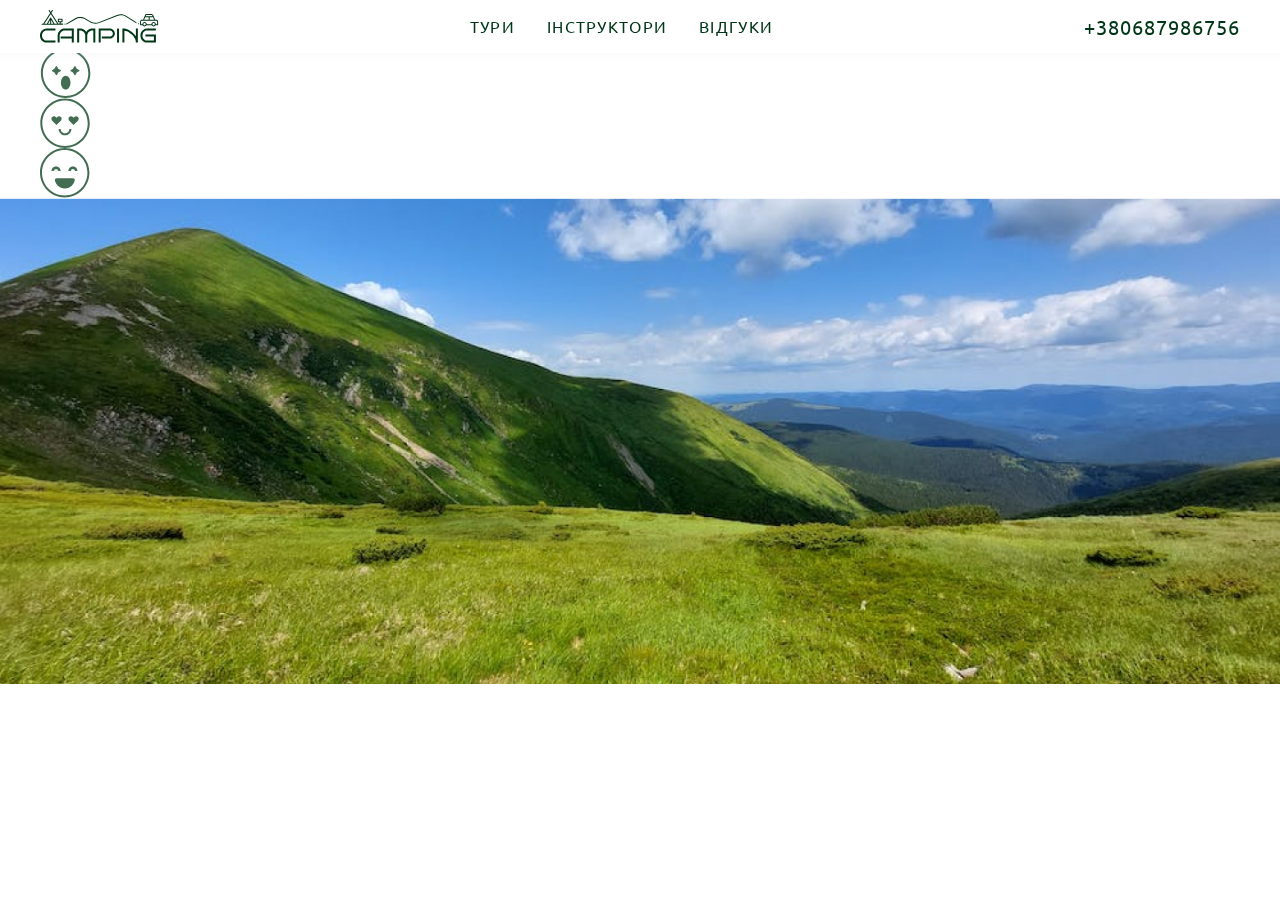
==== pages/tour.html @ a3b6f00f "tour page - main" ====
<!DOCTYPE html>
<html lang="uk">
<head>
	<meta charset="UTF-8">
	<meta http-equiv="X-UA-Compatible" content="IE=edge">
	<meta name="viewport" content="width=device-width, initial-scale=1.0">
	<link rel="preconnect" href="https://fonts.googleapis.com">
	<link rel="preconnect" href="https://fonts.gstatic.com" crossorigin>
	<link href="https://fonts.googleapis.com/css2?family=Alegreya+SC&family=Ubuntu&display=swap" rel="stylesheet">
	<link rel="stylesheet" href="../css/style.css">
	<link rel="stylesheet" href="../css/media1024.css" media="(max-width:1024px)">
	<title>tour</title>
</head>
<body>
	<header class="foolscreen__header">
		<div class="container">
			<div class="header__wrapper">
			<a href="#" class="header__logo">
				<img src="../images/logo.svg" alt="logo">
			</a>
			<nav class="header__nav">
				<ul class="nav__list">
					<li class="nav__item">
						<a href="#" class="nav__link hover">
							Тури
						</a>
					</li>
					<li class="nav__item">
						<a href="#" class="nav__link hover">
							Інструктори
						</a>
					</li>
					<li class="nav__item">
						<a href="#" class="nav__link hover">
							Відгуки
						</a>
					</li>
				</ul>
			</nav>
			<a href="#" class="header__phone hover">+380687986756</a>
	</div>
</div>
</header>
<main class="tour__main">
	<div class="container">
			<div class="title__section">
		<div class="headline">
			<h1 class="tour__title">Озера Чорногори </h1>
			<p class="tour__subtitle">
				Сходження на Говерлу та Петрос
			</p>
		</div>
		<div class="emotion">
			<p class="emotion__title">
				Емоції
			</p>
			<div class="emotion__images">
				<img src="../images/emotion1.svg" alt="emotion">
				<img src="../images/emotion2.svg" alt="emotion">
				<img src="../images/emotion3.svg" alt="emotion">
			</div>
		</div>
	</div>
	</div>
	<div class="tour__bg">
		<img src="../images/tour__bg.jpg" alt="tour bg">
	</div>
</main>

	<script src="js/script.js"></script>
</body>
</html>
---- css/style.css ----
* {
  padding: 0;
  margin: 0;
  border: 0;
}

*,
*:before,
*:after {
  -webkit-box-sizing: border-box;
  box-sizing: border-box;
}

:focus,
:active {
  outline: none;
}

a:focus,
a:active {
  outline: none;
}

nav,
footer,
header,
aside {
  display: block;
}

html,
body {
  height: 100vh;
  width: 100%;
  font-size: 100%;
  line-height: 1, 5;
  font-size: 14px;
  -ms-text-size-adjust: 100%;
  -moz-text-size-adjust: 100%;
  -webkit-text-size-adjust: 100%;
  scroll-behavior: smooth;
  text-rendering: optimizeSpeed;
}

input,
button,
textarea {
  font-family: inherit;
}

input::-ms-clear {
  display: none;
}

button {
  cursor: pointer;
}

button::-moz-focus-inner {
  padding: 0;
  border: 0;
}

a,
a:visited {
  text-decoration: none;
}

a:hover {
  text-decoration: none;
}

ul[class],
ol[class] {
  list-style: none;
}

img {
  max-width: 100%;
  display: block;
}

h1,
h2,
h3,
h4,
h5,
h6 {
  font-size: inherit;
  font-weight: 400;
}

@media (prefers-reduced-motion: reduce) {
  * {
    -webkit-animation-duration: 0.01ms !important;
            animation-duration: 0.01ms !important;
    -webkit-animation-iteration-count: 1 !important;
            animation-iteration-count: 1 !important;
    -webkit-transition-duration: 0.01ms !important;
            transition-duration: 0.01ms !important;
    scroll-behavior: auto !important;
  }
}
.container {
  max-width: 1230px;
  padding: 0 15px;
  margin: 0 auto;
}

.video {
  width: 100%;
  height: auto;
}

.foolscreen {
  position: relative;
  min-height: 100vh;
}

.foolscreen__header {
  position: fixed;
  z-index: 20;
  background: #FFFFFF;
  padding: 10px 0;
  left: 0;
  right: 0;
  -webkit-filter: drop-shadow(0px 4px 4px rgba(217, 217, 217, 0.14));
          filter: drop-shadow(0px 4px 4px rgba(217, 217, 217, 0.14));
}

.header__wrapper {
  display: -webkit-box;
  display: -ms-flexbox;
  display: flex;
  -webkit-box-pack: justify;
      -ms-flex-pack: justify;
          justify-content: space-between;
  -webkit-box-align: center;
      -ms-flex-align: center;
          align-items: center;
}

.nav__list {
  display: -webkit-box;
  display: -ms-flexbox;
  display: flex;
}

.nav__item + .nav__item {
  margin-left: 32px;
}

.hover {
  /*hover*/
  background-image: -webkit-gradient(linear, left top, left bottom, from(currentColor), to(currentColor));
  background-image: linear-gradient(currentColor, currentColor);
  background-position: 0% 100%;
  background-repeat: no-repeat;
  background-size: 0% 1px;
  -webkit-transition: background-size 0.3s;
  transition: background-size 0.3s;
}

.nav__link {
  font-family: "Ubuntu";
  font-style: normal;
  font-weight: 400;
  font-size: 16px;
  line-height: 18px;
  letter-spacing: 0.08em;
  text-transform: uppercase;
  color: #003616;
}

.nav__link:hover {
  background-size: 100% 1px;
}

.header__phone {
  font-family: "Ubuntu";
  font-style: normal;
  font-weight: 400;
  font-size: 20px;
  line-height: 23px;
  letter-spacing: 0.05em;
  text-transform: uppercase;
  color: #003616;
}

.header__phone:hover {
  background-size: 100% 1px;
}

.foolscreen__content {
  position: relative;
  z-index: 2;
  padding-top: 152px;
  padding-bottom: 152px;
}

.main__title {
  font-family: "Alegreya SC";
  font-style: normal;
  font-weight: 400;
  font-size: 80px;
  line-height: 75px;
  letter-spacing: 0.08em;
  text-transform: uppercase;
  color: #E9FFEF;
}

.main__title span {
  font-size: 55px;
}

.btn__block {
  display: -webkit-box;
  display: -ms-flexbox;
  display: flex;
  max-width: 460px;
  -webkit-box-pack: justify;
      -ms-flex-pack: justify;
          justify-content: space-between;
  padding-top: 42px;
}

.btn {
  display: block;
  padding: 16px 32px;
  font-family: "Ubuntu";
  font-style: normal;
  font-weight: 400;
  font-size: 16px;
  line-height: 18px;
  letter-spacing: 0.08em;
  text-transform: uppercase;
  color: #E9FFEF;
}

.main__btn {
  background: #003616;
  -webkit-transition: all 0.8s ease-in-out;
  transition: all 0.8s ease-in-out;
}

.main__btn:hover {
  scale: 1.2;
}

.second__btn {
  border: 1px solid #003616;
  -webkit-transition: all 0.8s ease-in-out;
  transition: all 0.8s ease-in-out;
}

.second__btn:hover {
  scale: 1.1;
}

.foolscreen__video {
  position: absolute;
  top: 0;
  left: 0;
  width: 100%;
  height: 100%;
  -o-object-fit: cover;
     object-fit: cover;
}

.advice {
  padding: 76px 0;
  text-align: center;
}

.section__title {
  font-family: "Alegreya SC";
  font-style: normal;
  font-weight: 400;
  font-size: 40px;
  line-height: 54px;
  text-transform: uppercase;
  color: #003616;
  margin-bottom: 32px;
  text-align: center;
}

.advice__list {
  display: -webkit-box;
  display: -ms-flexbox;
  display: flex;
  -ms-flex-pack: distribute;
      justify-content: space-around;
  margin-bottom: 40px;
}

.advice__link {
  background: #FFFFFF;
  -webkit-box-shadow: 4px 4px 1px rgba(217, 217, 217, 0.14);
          box-shadow: 4px 4px 1px rgba(217, 217, 217, 0.14);
  -webkit-transition: all 0.8s ease-in-out;
  transition: all 0.8s ease-in-out;
  overflow: hidden;
}

.advice__link:hover {
  scale: 1.1;
}

.advice__img {
  max-width: 100%;
  -o-object-fit: cover;
     object-fit: cover;
  -o-object-position: center;
     object-position: center;
}

.advice__info {
  padding: 0 12px 24px 8px;
}

.advice__title {
  font-family: "Alegreya SC";
  font-style: normal;
  font-weight: 500;
  font-size: 30px;
  line-height: 41px;
  color: #003616;
  margin-top: 8px;
}

.advice__subtitle {
  font-family: "Alegreya SC";
  font-style: normal;
  font-weight: 400;
  font-size: 18px;
  line-height: 24px;
  color: #003616;
  margin-top: 4px;
}

.advice__price {
  font-family: "Ubuntu";
  font-style: normal;
  font-weight: 400;
  font-size: 24px;
  line-height: 28px;
  text-align: right;
  letter-spacing: 0.08em;
  text-transform: uppercase;
  color: #003616;
  margin-top: 8px;
}

.info__item {
  display: -webkit-box;
  display: -ms-flexbox;
  display: flex;
  margin-top: 16px;
}

.advice__key {
  font-family: "Ubuntu";
  font-style: normal;
  font-weight: 400;
  font-size: 16px;
  line-height: 18px;
  letter-spacing: 0.08em;
  color: #003616;
  width: 110px;
  margin-right: 38px;
}

.advice__value {
  font-family: "Ubuntu";
  font-style: normal;
  font-weight: 300;
  font-size: 16px;
  line-height: 18px;
  letter-spacing: 0.08em;
  color: #003616;
  text-align: left;
}

.info__link {
  font-family: "Ubuntu";
  font-style: normal;
  font-weight: 400;
  font-size: 16px;
  line-height: 18px;
  letter-spacing: 0.08em;
  text-transform: uppercase;
  color: #003616;
}

.info-box__link {
  margin-top: 16px;
  text-align: right;
}

.advice-box__link:hover {
  background-size: 100% 1px;
}

.info__price {
  padding: 56px 0px;
  background: #E9FFEF;
}

.info__price-content {
  display: -webkit-box;
  display: -ms-flexbox;
  display: flex;
  background-image: url(../images/prise-bg.svg);
  background-position: right bottom;
  background-repeat: no-repeat;
}

.info__price-item {
  position: relative;
  padding-left: 30px;
  min-width: 390px;
  font-family: "Ubuntu";
  font-style: normal;
  font-weight: 400;
  font-size: 18px;
  line-height: 21px;
  color: #003616;
  margin-top: 24px;
}

.info__price-title {
  font-family: "Alegreya SC";
  font-style: normal;
  font-weight: 500;
  font-size: 30px;
  line-height: 41px;
  margin-bottom: 24px;
  color: #003616;
}

.info__price-list {
  min-width: 390px;
}

.marck-green::before {
  content: "";
  background-image: url(../images/marck-green.svg);
  background-repeat: no-repeat;
  background-size: cover;
  position: absolute;
  width: 25px;
  height: 15px;
  top: 2px;
  left: 2px;
}

.marck-red::before {
  content: "";
  background-image: url(../images/marck-red.svg);
  background-repeat: no-repeat;
  background-size: cover;
  position: absolute;
  width: 25px;
  height: 15px;
  top: 2px;
  left: 2px;
}
---- css/media1024.css ----
.main__title {
  font-size: 60px;
}

.main__title span {
  font-size: 41px;
}

.btn__block {
  max-width: 342px;
}
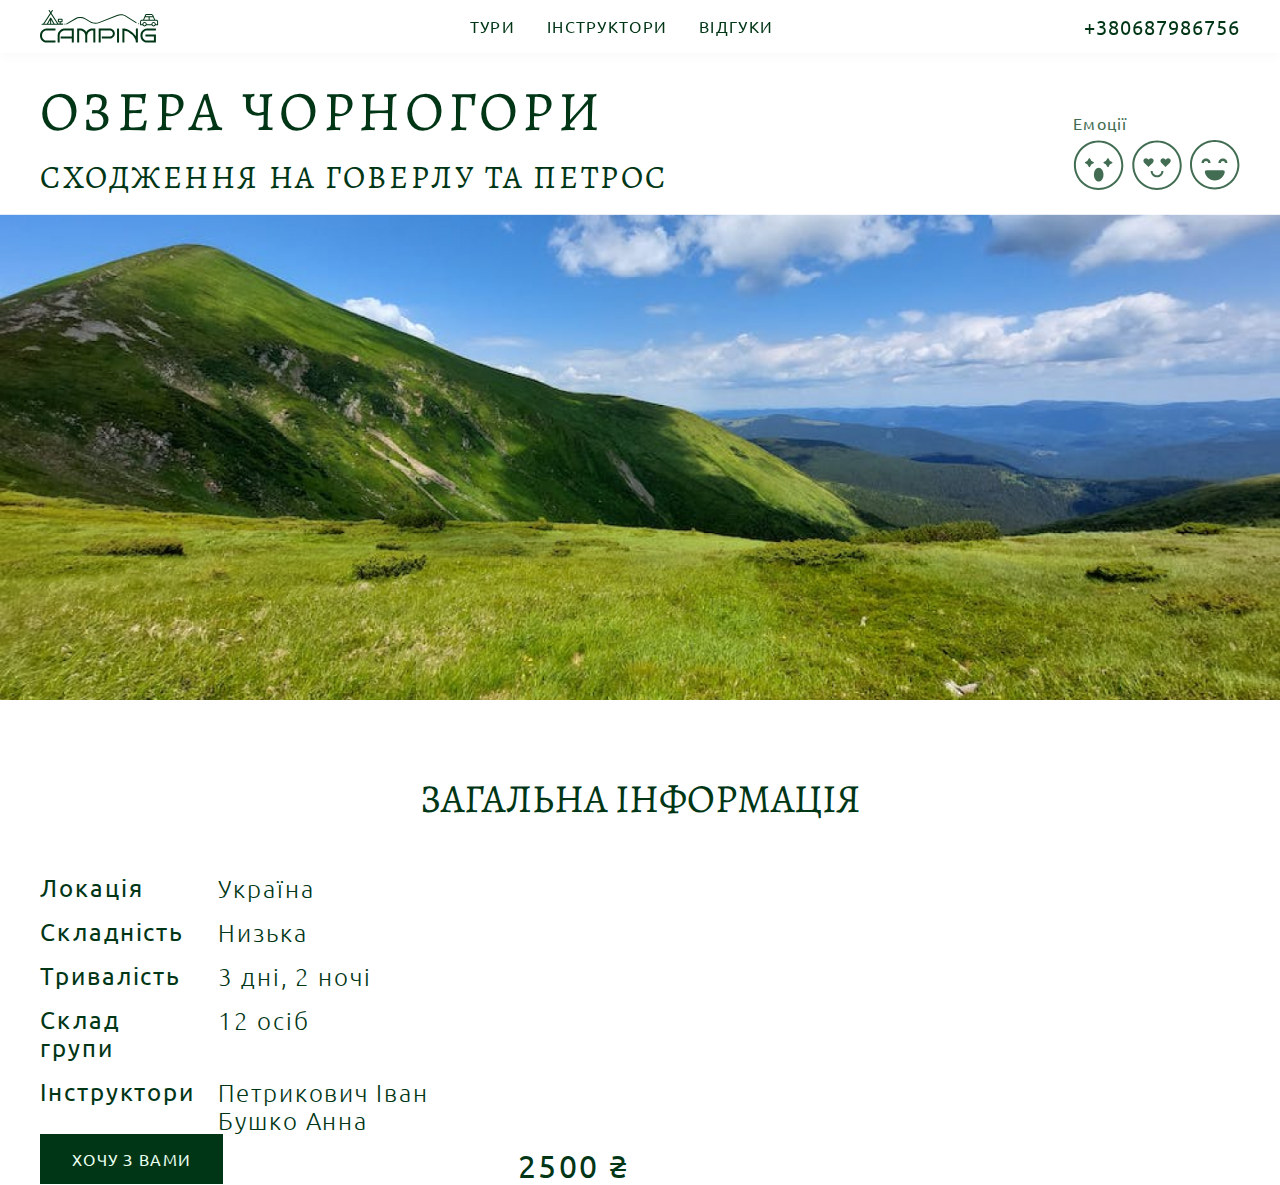
==== commit 32a3d212: "tour page - info section" ====
--- a/pages/tour.html
+++ b/pages/tour.html
@@ -66,7 +66,46 @@
 		<img src="../images/tour__bg.jpg" alt="tour bg">
 	</div>
 </main>
-
+<section class="info">
+	<div class="container">
+		<h2 class="section__title">Загальна інформація</h2>
+		<div class="info__wrap">
+			<div class="list__wrap">
+			<div class="info__list">
+				<dl class="info__item">
+					<dt class="info__key">Локація</dt>
+					<dd class="info__value">Україна</dd>
+				</dl>
+				<dl class="info__item">
+					<dt class="info__key">Складність</dt>
+					<dd class="info__value">Низька</dd>
+				</dl>
+				<dl class="info__item">
+					<dt class="info__key">Тривалість</dt>
+					<dd class="info__value">3 дні, 2 ночі</dd>
+				</dl>
+				<dl class="info__item">
+					<dt class="info__key">Склад групи</dt>
+					<dd class="info__value">12 осіб</dd>
+				</dl>
+				<dl class="info__item">
+					<dt class="info__key">Інструктори</dt>
+					<dd class="info__value">Петрикович Іван<br>Бушко Анна</dd>
+				</dl>	</div>
+			<div class="prise__wrap">
+				<a class="btn main__btn" href="#">хочу з вами</a>
+				<p class="price">2500 ₴</p>
+			</div>
+		</div>
+			
+		<div class="video__wrap">
+			<video loop muted autoplay poster="images/home_cover.jpg" class="info__video">
+				<source src="../video/home_cover.webm" type="video/webm">
+				<source src="../video/home_cover.mp4" type="video/mp4">
+			</video>
+		</div>
+	</div></div>
+</section>
 	<script src="js/script.js"></script>
 </body>
 </html>
--- a/css/style.css
+++ b/css/style.css
@@ -464,4 +464,149 @@
   height: 15px;
   top: 2px;
   left: 2px;
+}
+
+.tour__main {
+  padding-top: 74px;
+  position: relative;
+  margin-bottom: 72px;
+}
+
+.title__section {
+  display: -webkit-box;
+  display: -ms-flexbox;
+  display: flex;
+  -webkit-box-align: baseline;
+      -ms-flex-align: baseline;
+          align-items: baseline;
+  -webkit-box-pack: justify;
+      -ms-flex-pack: justify;
+          justify-content: space-between;
+}
+
+.emotion__title {
+  font-family: "Ubuntu";
+  font-style: normal;
+  font-weight: 400;
+  font-size: 16px;
+  line-height: 18px;
+  letter-spacing: 0.08em;
+  color: #426D53;
+  margin-bottom: 8px;
+}
+
+.emotion__images {
+  display: -webkit-box;
+  display: -ms-flexbox;
+  display: flex;
+  gap: 8px;
+}
+
+.tour__title {
+  font-family: "Alegreya SC";
+  font-style: normal;
+  font-weight: 400;
+  font-size: 56px;
+  line-height: 75px;
+  letter-spacing: 0.08em;
+  text-transform: uppercase;
+  color: #003616;
+  margin-bottom: 18px;
+}
+
+.tour__subtitle {
+  font-family: "Alegreya SC";
+  font-style: normal;
+  font-weight: 400;
+  font-size: 32px;
+  line-height: 20px;
+  letter-spacing: 0.08em;
+  text-transform: uppercase;
+  color: #003616;
+}
+
+.tour__bg {
+  margin-top: 24px;
+  width: 100%;
+  -o-object-fit: cover;
+     object-fit: cover;
+  overflow: hidden;
+  max-height: 540px;
+}
+
+.info {
+  margin-bottom: 72px;
+}
+
+.info__video {
+  max-height: 364px;
+}
+
+.info__wrap {
+  display: -ms-grid;
+  display: grid;
+  -ms-grid-columns: 1fr 20px 1fr;
+  grid-template-columns: 1fr 1fr;
+  grid-column-gap: 20px;
+}
+
+.list__wrap {
+  display: -webkit-box;
+  display: -ms-flexbox;
+  display: flex;
+  -webkit-box-orient: vertical;
+  -webkit-box-direction: normal;
+      -ms-flex-direction: column;
+          flex-direction: column;
+  -webkit-box-pack: justify;
+      -ms-flex-pack: justify;
+          justify-content: space-between;
+}
+
+.prise__wrap {
+  display: -webkit-box;
+  display: -ms-flexbox;
+  display: flex;
+  -webkit-box-pack: justify;
+      -ms-flex-pack: justify;
+          justify-content: space-between;
+  -webkit-box-align: self-end;
+      -ms-flex-align: self-end;
+          align-items: self-end;
+}
+
+.info__key {
+  font-family: "Ubuntu";
+  font-style: normal;
+  font-weight: 400;
+  font-size: 24px;
+  line-height: 28px;
+  letter-spacing: 0.08em;
+  color: #003616;
+  width: 110px;
+  margin-right: 68px;
+}
+
+.info__value {
+  font-family: "Ubuntu";
+  font-style: normal;
+  font-weight: 300;
+  font-size: 24px;
+  line-height: 28px;
+  letter-spacing: 0.08em;
+  color: #003616;
+  text-align: left;
+}
+
+.price {
+  font-family: "Ubuntu";
+  font-style: normal;
+  font-weight: 400;
+  font-size: 32px;
+  line-height: 37px;
+  /* identical to box height */
+  text-align: right;
+  letter-spacing: 0.08em;
+  text-transform: uppercase;
+  color: #003616;
 }